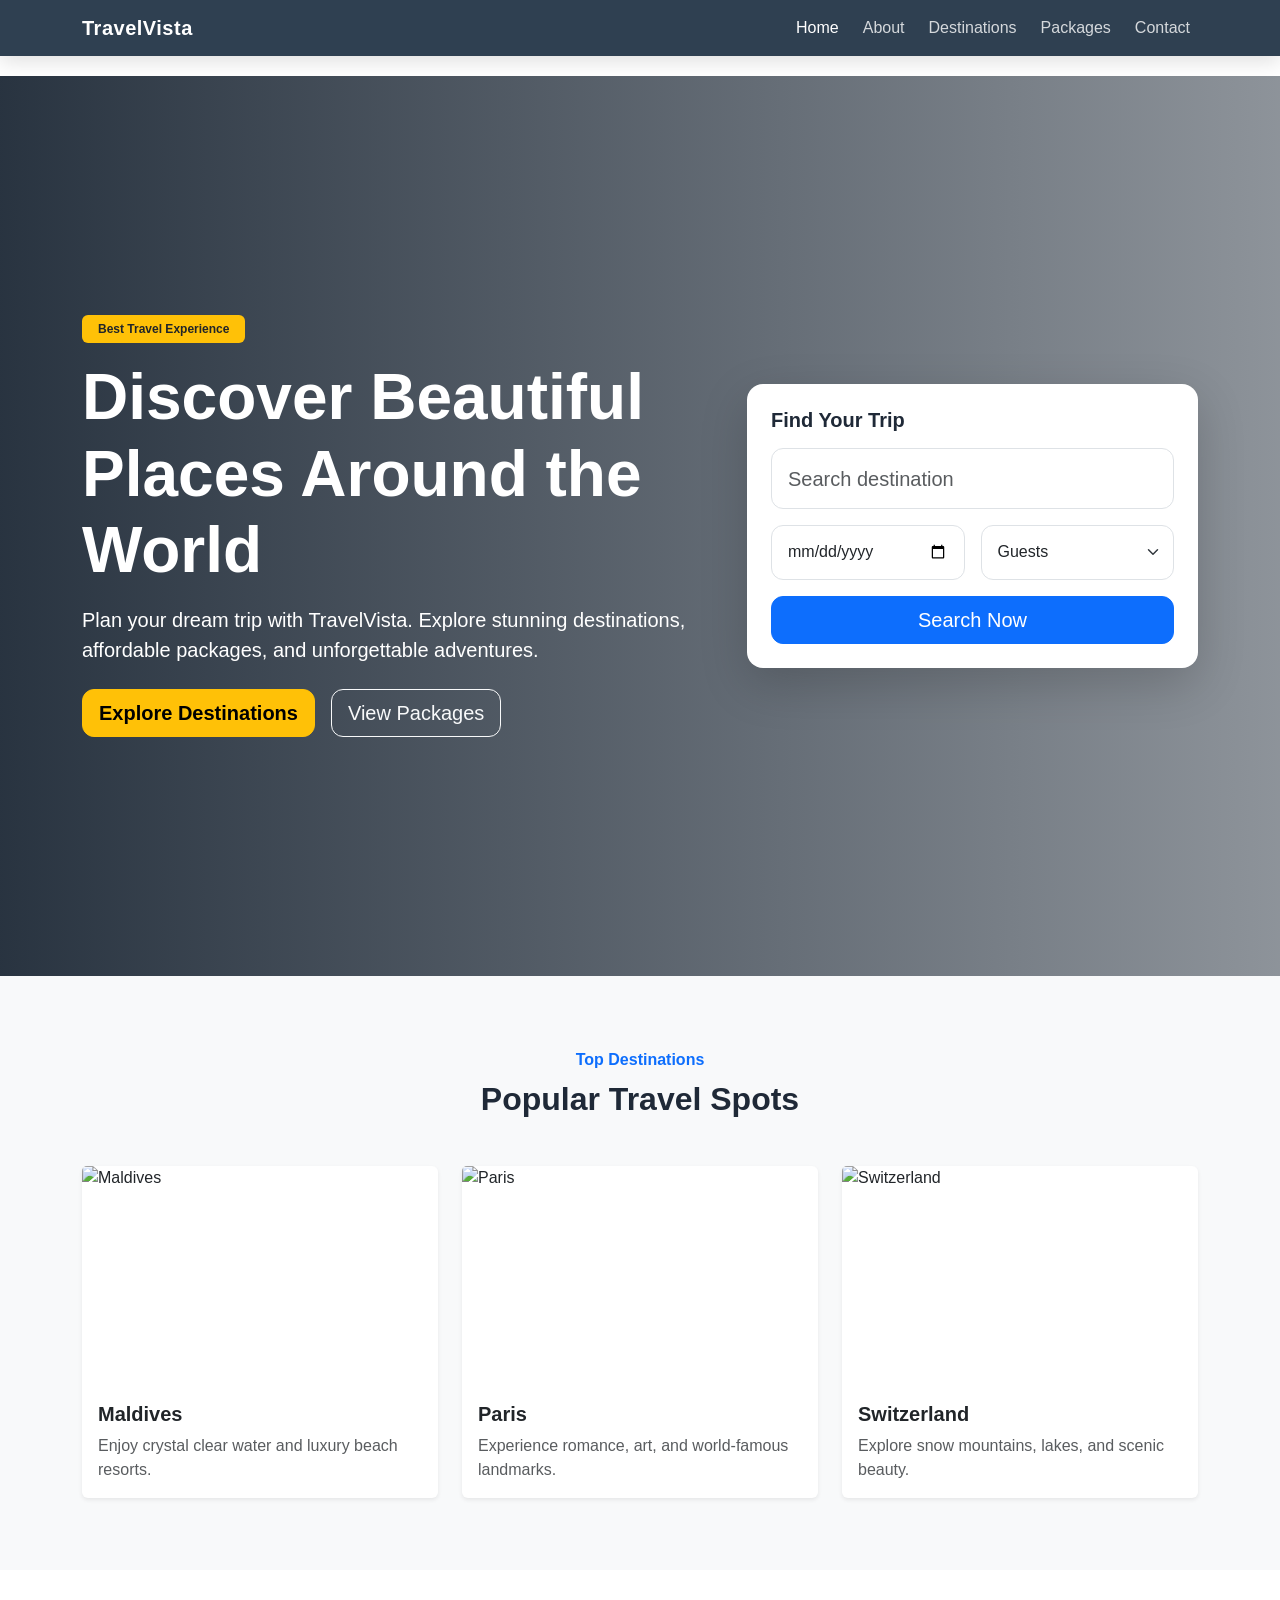
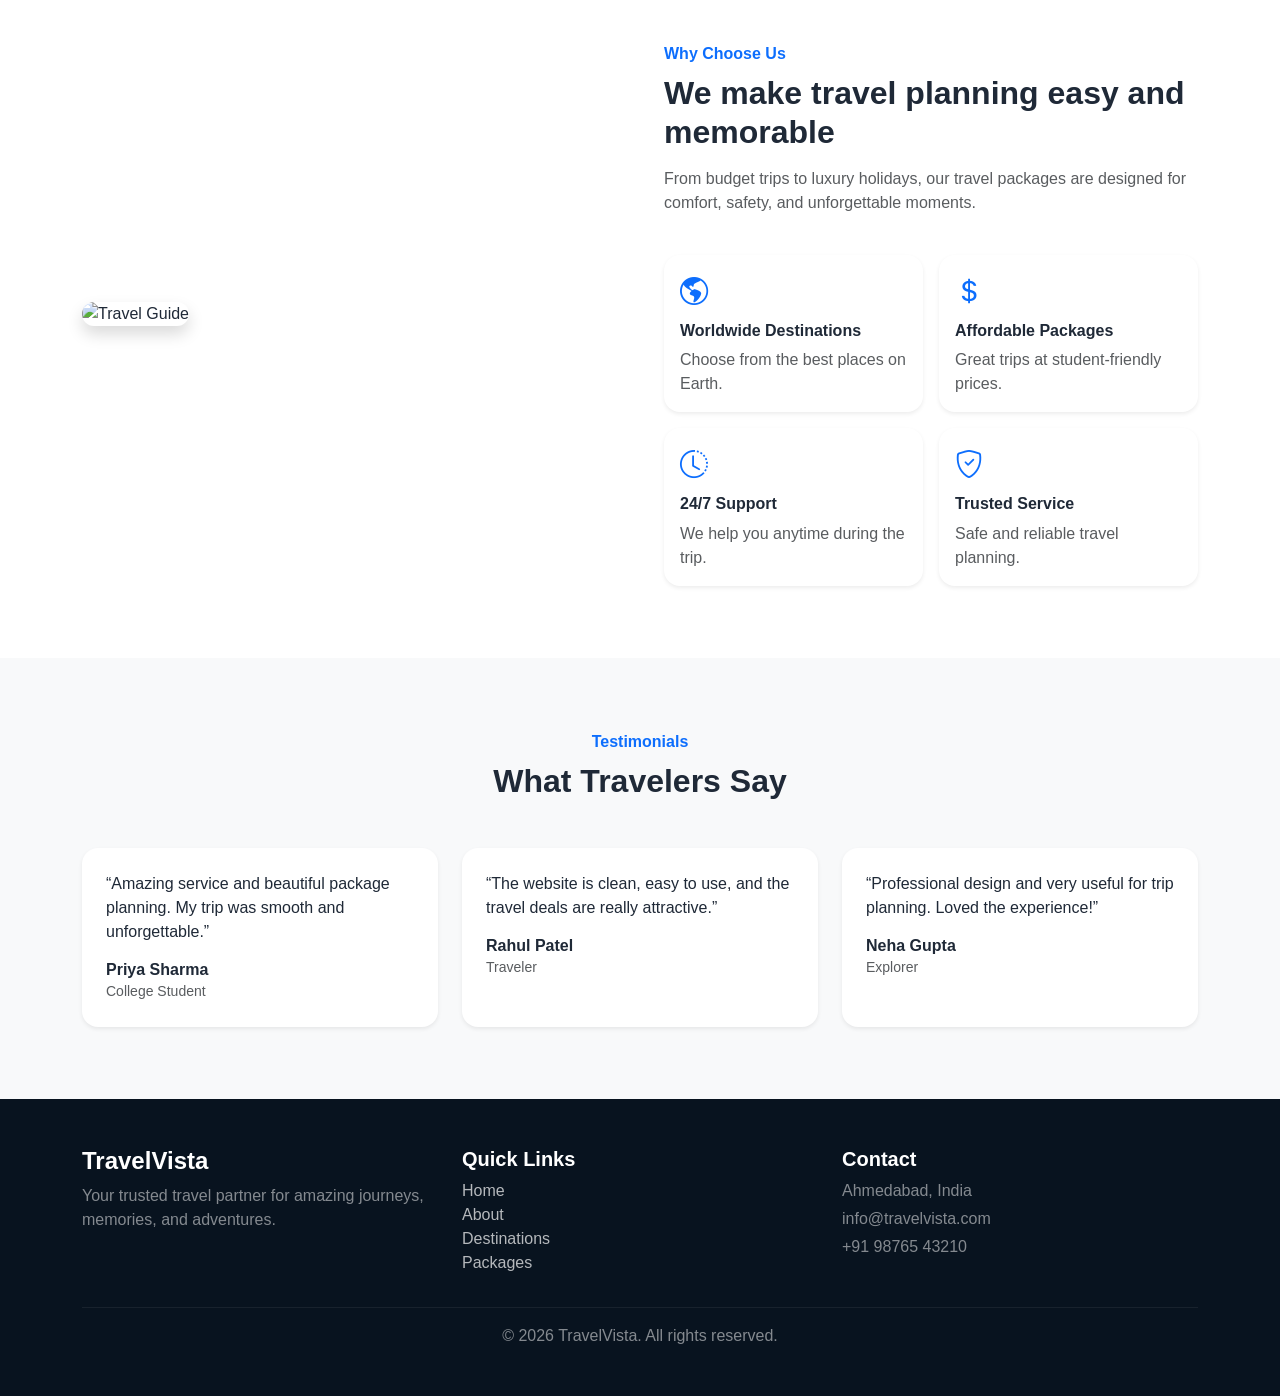
==== index.html @ 8822054f "all update" ====
<!doctype html>
<html lang="en">

<head>
    <meta charset="UTF-8" />
    <meta name="viewport" content="width=device-width, initial-scale=1.0" />
    <title>TravelVista | Explore the World</title>
    <link href="https://cdn.jsdelivr.net/npm/bootstrap@5.3.3/dist/css/bootstrap.min.css" rel="stylesheet">
    <link href="https://cdn.jsdelivr.net/npm/bootstrap-icons@1.11.3/font/bootstrap-icons.min.css" rel="stylesheet">
    <link rel="stylesheet" href="assets/css/style.css">
</head>

<body>

    <nav class="navbar navbar-expand-lg navbar-dark fixed-top glass-nav">
        <div class="container">
            <a class="navbar-brand fw-bold" href="index.html">TravelVista</a>
            <button class="navbar-toggler" type="button" data-bs-toggle="collapse" data-bs-target="#mainNav">
                <span class="navbar-toggler-icon"></span>
            </button>

            <div class="collapse navbar-collapse" id="mainNav">
                <ul class="navbar-nav ms-auto gap-lg-2">
                    <li class="nav-item"><a class="nav-link active" href="index.html">Home</a></li>
                    <li class="nav-item"><a class="nav-link" href="about.html">About</a></li>
                    <li class="nav-item"><a class="nav-link" href="destinations.html">Destinations</a></li>
                    <li class="nav-item"><a class="nav-link" href="packages.html">Packages</a></li>
                    <li class="nav-item"><a class="nav-link" href="contact.html">Contact</a></li>
                </ul>
            </div>
        </div>
    </nav>

    <header class="hero-section">
        <div class="hero-overlay"></div>
        <div class="container position-relative hero-content">
            <div class="row align-items-center min-vh-100 py-5">
                <div class="col-lg-7 text-white">
                    <span class="badge bg-warning text-dark mb-3 px-3 py-2">Best Travel Experience</span>
                    <h1 class="display-3 fw-bold mb-3">Discover Beautiful Places Around the World</h1>
                    <p class="lead mb-4">
                        Plan your dream trip with TravelVista. Explore stunning destinations, affordable packages, and
                        unforgettable adventures.
                    </p>
                    <div class="d-flex flex-wrap gap-3">
                        <a href="destinations.html" class="btn btn-warning btn-lg fw-semibold">Explore Destinations</a>
                        <a href="packages.html" class="btn btn-outline-light btn-lg">View Packages</a>
                    </div>
                </div>

                <div class="col-lg-5 mt-5 mt-lg-0">
                    <div class="search-card p-4 rounded-4 shadow-lg bg-white">
                        <h5 class="mb-3 fw-bold">Find Your Trip</h5>
                        <form class="row g-3">
                            <div class="col-12">
                                <input type="text" class="form-control form-control-lg"
                                    placeholder="Search destination">
                            </div>
                            <div class="col-6">
                                <input type="date" class="form-control">
                            </div>
                            <div class="col-6">
                                <select class="form-select">
                                    <option>Guests</option>
                                    <option>1</option>
                                    <option>2</option>
                                    <option>3+</option>
                                </select>
                            </div>
                            <div class="col-12">
                                <button type="button" class="btn btn-primary w-100 btn-lg">Search Now</button>
                            </div>
                        </form>
                    </div>
                </div>
            </div>
        </div>
    </header>

    <section class="py-5 bg-light">
        <div class="container py-4">
            <div class="text-center mb-5">
                <span class="text-primary fw-semibold">Top Destinations</span>
                <h2 class="fw-bold mt-2">Popular Travel Spots</h2>
            </div>

            <div class="row g-4">
                <div class="col-md-6 col-lg-4">
                    <div class="card destination-card h-100 border-0 shadow-sm">
                        <img src="https://images.unsplash.com/photo-1507525428034-b723cf961d3e?auto=format&fit=crop&w=900&q=80"
                            class="card-img-top" alt="Maldives">
                        <div class="card-body">
                            <h5 class="card-title fw-bold">Maldives</h5>
                            <p class="card-text text-muted">Enjoy crystal clear water and luxury beach resorts.</p>
                        </div>
                    </div>
                </div>
                <div class="col-md-6 col-lg-4">
                    <div class="card destination-card h-100 border-0 shadow-sm">
                        <img src="https://images.unsplash.com/photo-1502602898657-3e91760cbb34?auto=format&fit=crop&w=900&q=80"
                            class="card-img-top" alt="Paris">
                        <div class="card-body">
                            <h5 class="card-title fw-bold">Paris</h5>
                            <p class="card-text text-muted">Experience romance, art, and world-famous landmarks.</p>
                        </div>
                    </div>
                </div>
                <div class="col-md-6 col-lg-4">
                    <div class="card destination-card h-100 border-0 shadow-sm">
                        <img src="https://images.unsplash.com/photo-1548013146-72479768bada?auto=format&fit=crop&w=900&q=80"
                            class="card-img-top" alt="Switzerland">
                        <div class="card-body">
                            <h5 class="card-title fw-bold">Switzerland</h5>
                            <p class="card-text text-muted">Explore snow mountains, lakes, and scenic beauty.</p>
                        </div>
                    </div>
                </div>
            </div>
        </div>
    </section>

    <section class="py-5">
        <div class="container py-4">
            <div class="row align-items-center g-5">
                <div class="col-lg-6">
                    <img src="https://images.unsplash.com/photo-1488646953014-85cb44e25828?auto=format&fit=crop&w=1200&q=80"
                        class="img-fluid rounded-4 shadow" alt="Travel Guide">
                </div>
                <div class="col-lg-6">
                    <span class="text-primary fw-semibold">Why Choose Us</span>
                    <h2 class="fw-bold mt-2 mb-3">We make travel planning easy and memorable</h2>
                    <p class="text-muted">
                        From budget trips to luxury holidays, our travel packages are designed for comfort, safety, and
                        unforgettable moments.
                    </p>

                    <div class="row g-3 mt-4">
                        <div class="col-md-6">
                            <div class="feature-box p-3 rounded-4 shadow-sm">
                                <i class="bi bi-globe-americas fs-3 text-primary"></i>
                                <h6 class="fw-bold mt-2">Worldwide Destinations</h6>
                                <p class="text-muted mb-0">Choose from the best places on Earth.</p>
                            </div>
                        </div>
                        <div class="col-md-6">
                            <div class="feature-box p-3 rounded-4 shadow-sm">
                                <i class="bi bi-currency-dollar fs-3 text-primary"></i>
                                <h6 class="fw-bold mt-2">Affordable Packages</h6>
                                <p class="text-muted mb-0">Great trips at student-friendly prices.</p>
                            </div>
                        </div>
                        <div class="col-md-6">
                            <div class="feature-box p-3 rounded-4 shadow-sm">
                                <i class="bi bi-clock-history fs-3 text-primary"></i>
                                <h6 class="fw-bold mt-2">24/7 Support</h6>
                                <p class="text-muted mb-0">We help you anytime during the trip.</p>
                            </div>
                        </div>
                        <div class="col-md-6">
                            <div class="feature-box p-3 rounded-4 shadow-sm">
                                <i class="bi bi-shield-check fs-3 text-primary"></i>
                                <h6 class="fw-bold mt-2">Trusted Service</h6>
                                <p class="text-muted mb-0">Safe and reliable travel planning.</p>
                            </div>
                        </div>
                    </div>
                </div>
            </div>
        </div>
    </section>

    <section class="py-5 bg-light">
        <div class="container py-4">
            <div class="text-center mb-5">
                <span class="text-primary fw-semibold">Testimonials</span>
                <h2 class="fw-bold mt-2">What Travelers Say</h2>
            </div>

            <div class="row g-4">
                <div class="col-md-4">
                    <div class="testimonial-card p-4 bg-white rounded-4 shadow-sm h-100">
                        <p class="mb-3">“Amazing service and beautiful package planning. My trip was smooth and
                            unforgettable.”</p>
                        <h6 class="fw-bold mb-0">Priya Sharma</h6>
                        <small class="text-muted">College Student</small>
                    </div>
                </div>
                <div class="col-md-4">
                    <div class="testimonial-card p-4 bg-white rounded-4 shadow-sm h-100">
                        <p class="mb-3">“The website is clean, easy to use, and the travel deals are really attractive.”
                        </p>
                        <h6 class="fw-bold mb-0">Rahul Patel</h6>
                        <small class="text-muted">Traveler</small>
                    </div>
                </div>
                <div class="col-md-4">
                    <div class="testimonial-card p-4 bg-white rounded-4 shadow-sm h-100">
                        <p class="mb-3">“Professional design and very useful for trip planning. Loved the experience!”
                        </p>
                        <h6 class="fw-bold mb-0">Neha Gupta</h6>
                        <small class="text-muted">Explorer</small>
                    </div>
                </div>
            </div>
        </div>
    </section>

    <footer class="footer-section text-white py-5">
        <div class="container">
            <div class="row g-4">
                <div class="col-md-4">
                    <h4 class="fw-bold">TravelVista</h4>
                    <p class="text-white-50">Your trusted travel partner for amazing journeys, memories, and adventures.
                    </p>
                </div>
                <div class="col-md-4">
                    <h5 class="fw-semibold">Quick Links</h5>
                    <ul class="list-unstyled">
                        <li><a href="index.html">Home</a></li>
                        <li><a href="about.html">About</a></li>
                        <li><a href="destinations.html">Destinations</a></li>
                        <li><a href="packages.html">Packages</a></li>
                    </ul>
                </div>
                <div class="col-md-4">
                    <h5 class="fw-semibold">Contact</h5>
                    <p class="mb-1 text-white-50">Ahmedabad, India</p>
                    <p class="mb-1 text-white-50">info@travelvista.com</p>
                    <p class="text-white-50">+91 98765 43210</p>
                </div>
            </div>
            <hr class="border-white border-opacity-25">
            <p class="text-center mb-0 text-white-50">© 2026 TravelVista. All rights reserved.</p>
        </div>
    </footer>

    <script src="https://cdn.jsdelivr.net/npm/bootstrap@5.3.3/dist/js/bootstrap.bundle.min.js"></script>
    <script src="assets/js/main.js"></script>
</body>

</html>
---- assets/css/style.css ----
:root {
  --primary: #0d6efd;
  --dark: #0b1f33;
  --light: #f8fbff;
}

* {
  scroll-behavior: smooth;
}

body {
  font-family: Arial, sans-serif;
  background: #fff;
  color: #1f2937;
  padding-top: 76px;
}

.glass-nav {
  background: rgba(11, 31, 51, 0.85);
  backdrop-filter: blur(10px);
  box-shadow: 0 6px 20px rgba(0,0,0,0.12);
}

.navbar-brand {
  letter-spacing: 0.5px;
}

.nav-link {
  color: rgba(255,255,255,0.8) !important;
  font-weight: 500;
}

.nav-link:hover,
.nav-link.active {
  color: #fff !important;
}

.hero-section,
.page-hero {
  position: relative;
  min-height: 100vh;
  display: flex;
  align-items: center;
  background-size: cover;
  background-position: center;
}

.hero-section {
  background-image: url('https://images.unsplash.com/photo-1503220317375-aaad61436b1b?auto=format&fit=crop&w=1600&q=80');
}

.about-hero {
  min-height: 70vh;
  background-image: url('https://images.unsplash.com/photo-1500835556837-99ac94a94552?auto=format&fit=crop&w=1600&q=80');
}

.destinations-hero {
  min-height: 70vh;
  background-image: url('https://images.unsplash.com/photo-1469854523086-cc02fe5d8800?auto=format&fit=crop&w=1600&q=80');
}

.packages-hero {
  min-height: 70vh;
  background-image: url('https://images.unsplash.com/photo-1502920917128-1aa500764cbd?auto=format&fit=crop&w=1600&q=80');
}

.contact-hero {
  min-height: 70vh;
  background-image: url('https://images.unsplash.com/photo-1522093007474-d86e9bf7ba3b?auto=format&fit=crop&w=1600&q=80');
}

.hero-overlay {
  position: absolute;
  inset: 0;
  background: linear-gradient(90deg, rgba(3,16,31,0.85), rgba(3,16,31,0.45));
}

.hero-content,
.page-hero .container {
  z-index: 2;
}

.search-card {
  border-radius: 24px;
}

.destination-card,
.package-card,
.value-card,
.feature-box,
.testimonial-card {
  transition: all 0.3s ease;
}

.destination-card:hover,
.package-card:hover,
.value-card:hover,
.feature-box:hover,
.testimonial-card:hover {
  transform: translateY(-6px);
}

.destination-card img,
.package-card img {
  height: 220px;
  object-fit: cover;
}

.footer-section {
  background: #08131f;
}

.footer-section a {
  color: rgba(255,255,255,0.7);
  text-decoration: none;
}

.footer-section a:hover {
  color: #fff;
}

.form-control,
.form-select {
  border-radius: 12px;
  padding: 0.9rem 1rem;
}

.btn {
  border-radius: 12px;
}

img {
  max-width: 100%;
}

section {
  overflow: hidden;
}
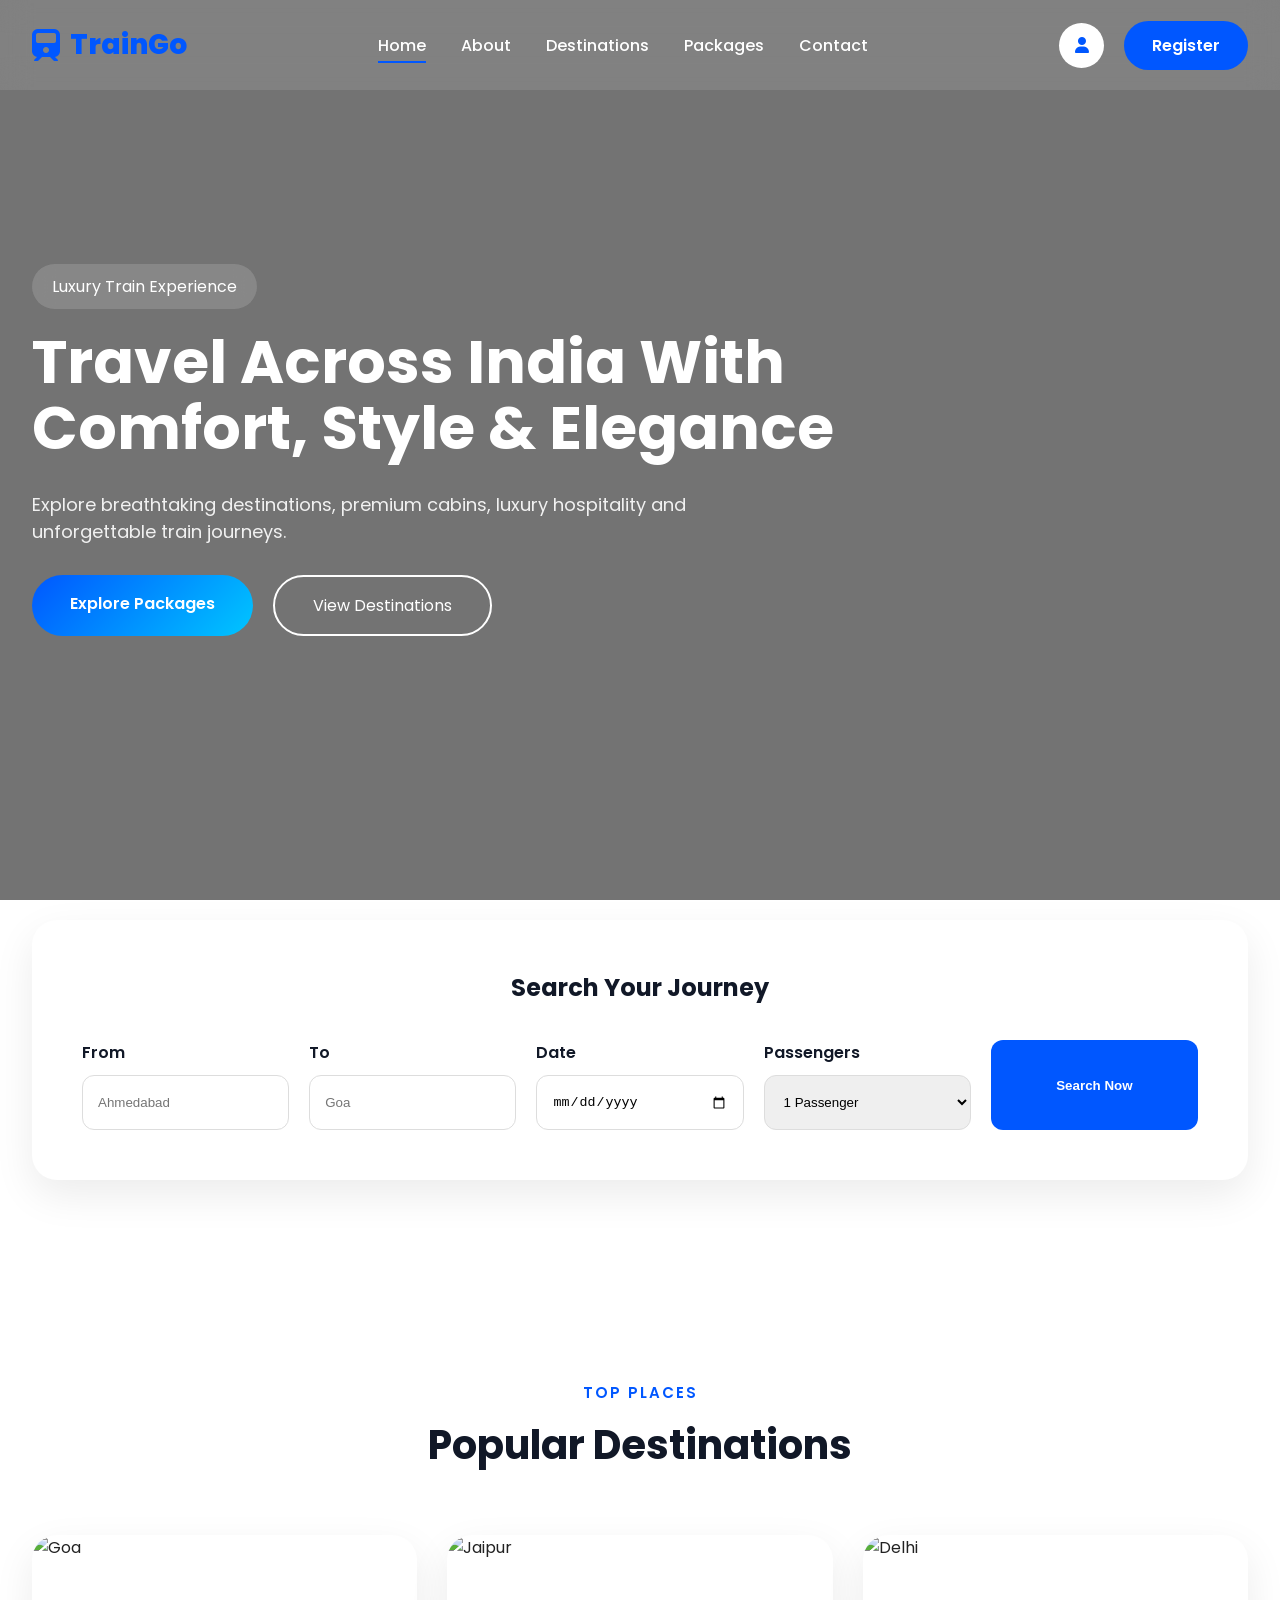
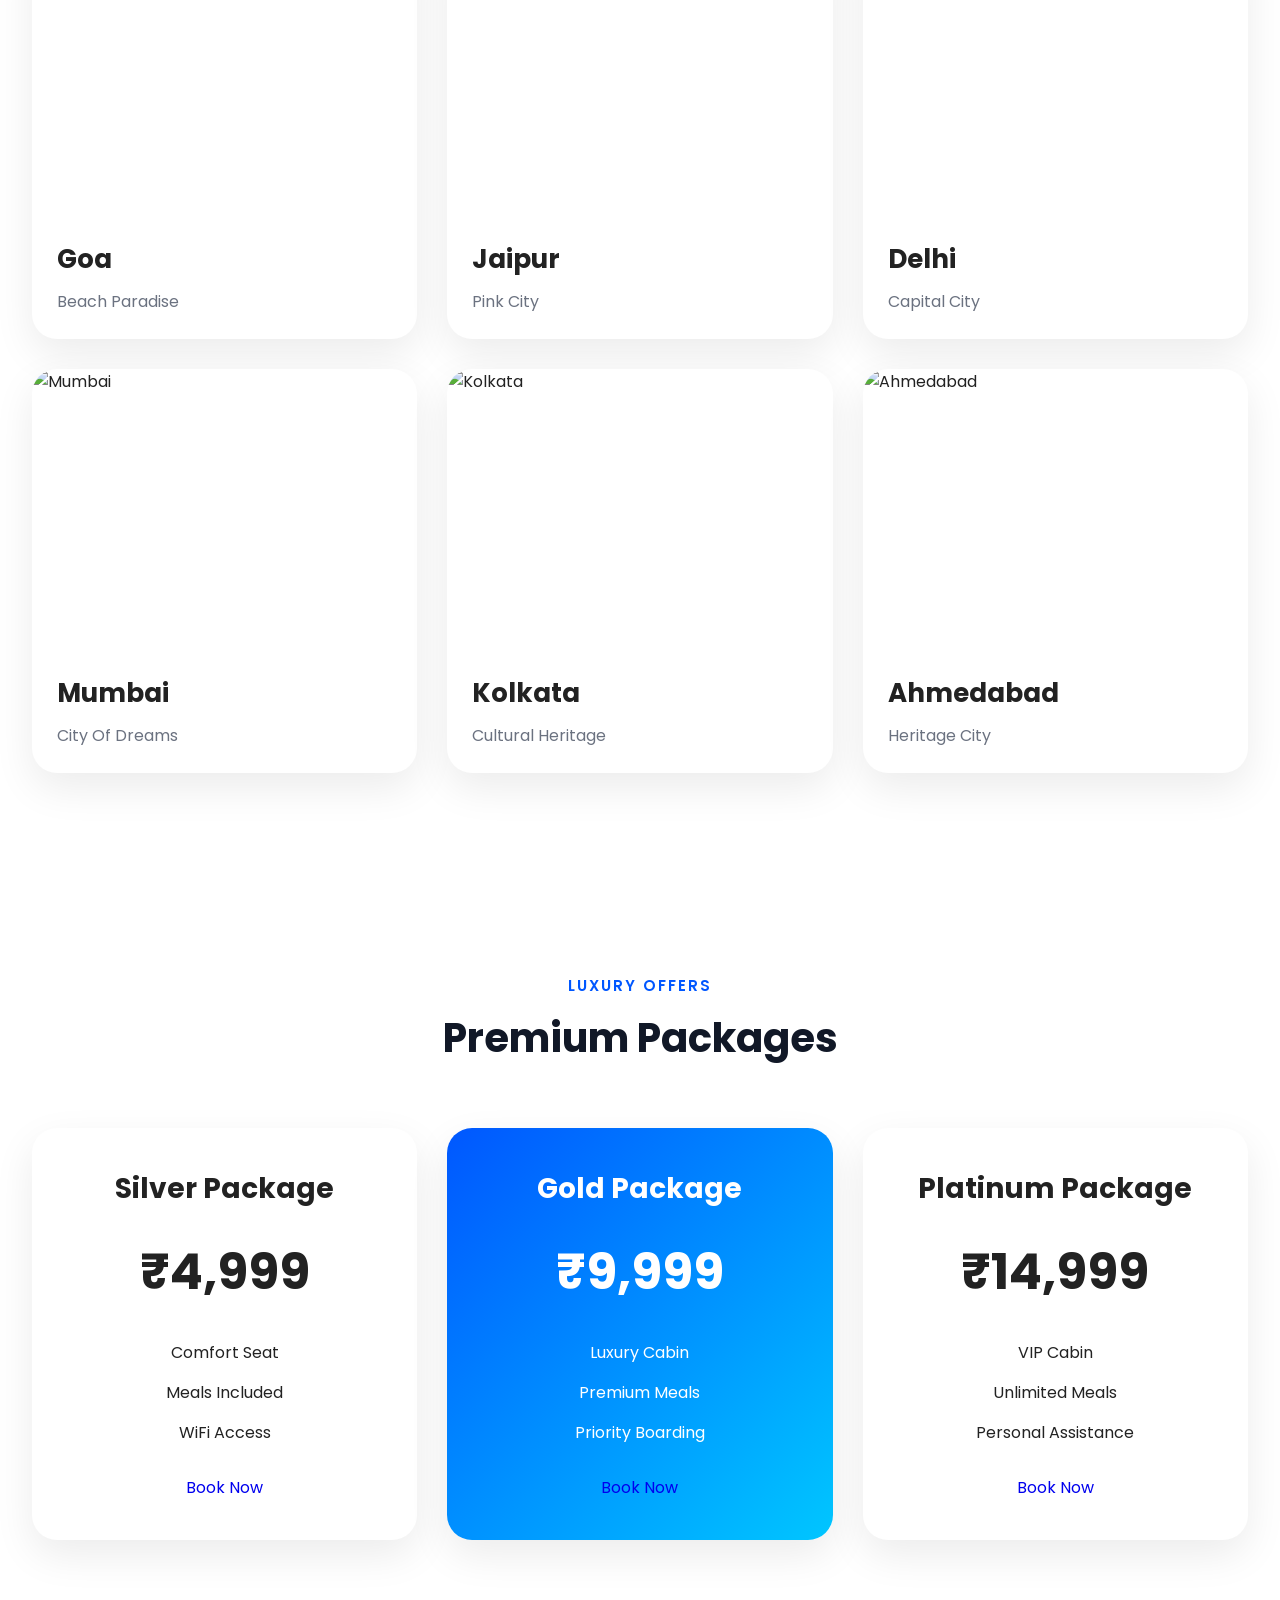
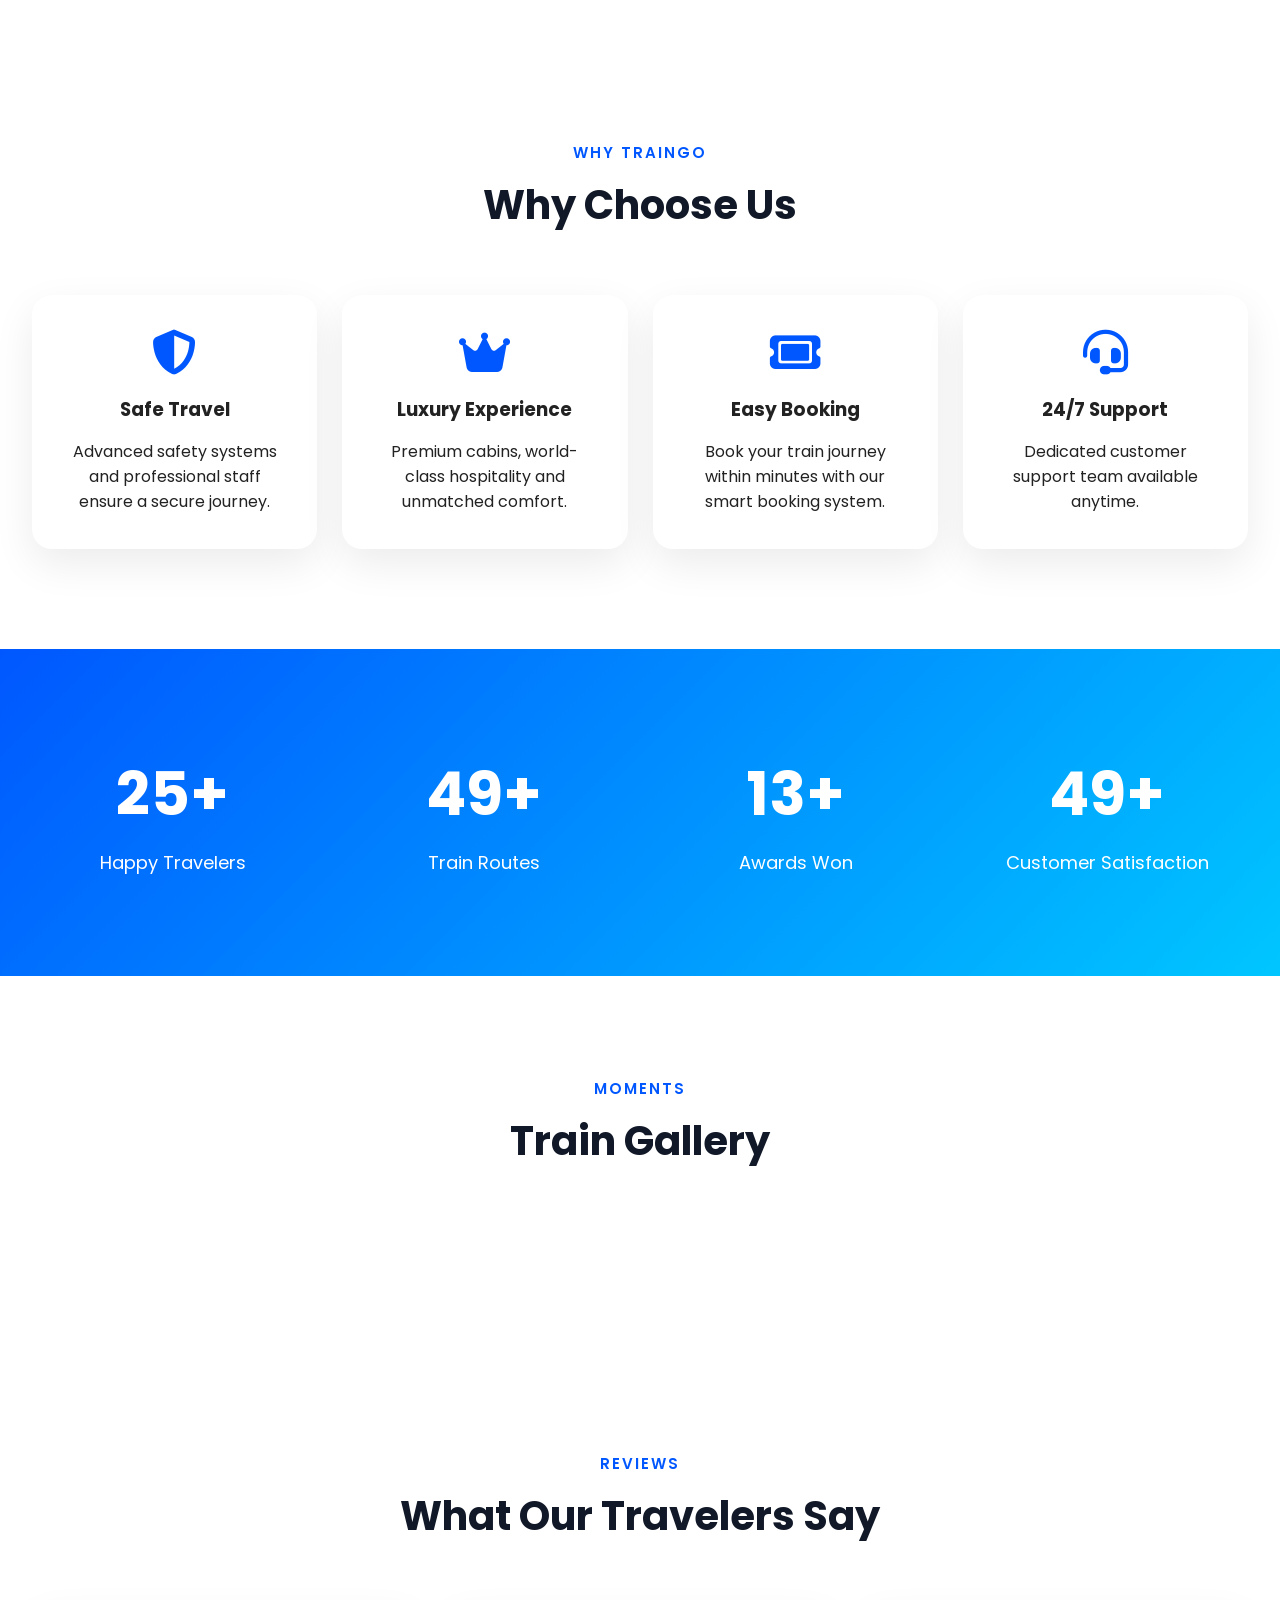
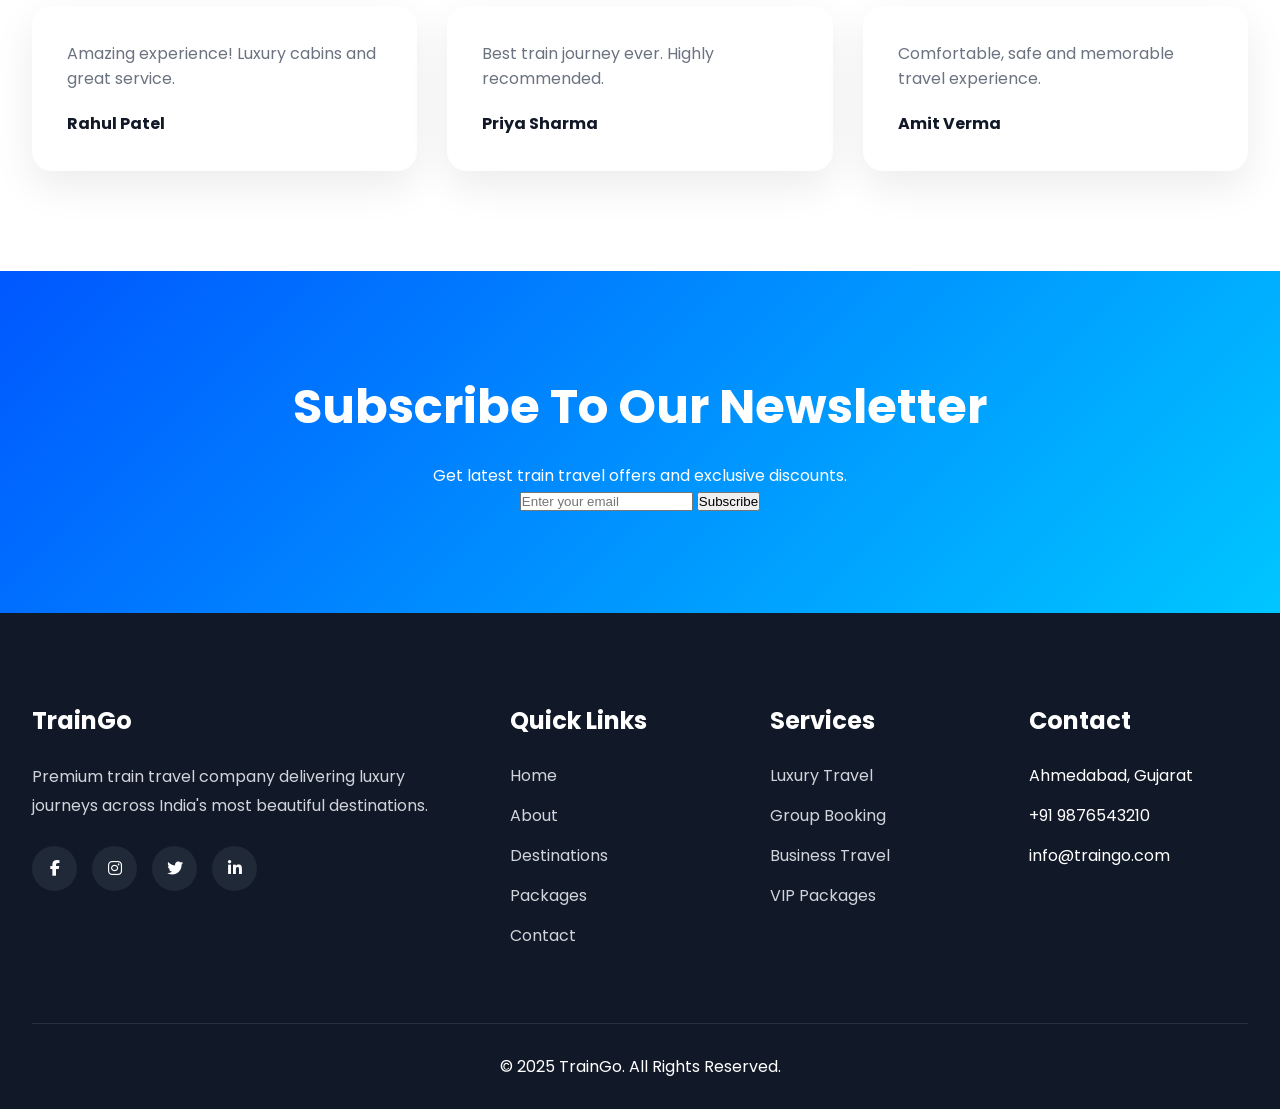
==== commit c1e2cd30: "all" ====
--- a/index.html
+++ b/index.html
@@ -1,241 +1,712 @@
-<!doctype html>
+<!DOCTYPE html>
 <html lang="en">
 
 <head>
-    <meta charset="UTF-8" />
-    <meta name="viewport" content="width=device-width, initial-scale=1.0" />
-    <title>TravelVista | Explore the World</title>
-    <link href="https://cdn.jsdelivr.net/npm/bootstrap@5.3.3/dist/css/bootstrap.min.css" rel="stylesheet">
-    <link href="https://cdn.jsdelivr.net/npm/bootstrap-icons@1.11.3/font/bootstrap-icons.min.css" rel="stylesheet">
-    <link rel="stylesheet" href="assets/css/style.css">
+    <meta charset="UTF-8">
+    <meta name="viewport" content="width=device-width, initial-scale=1.0">
+    <title>TrainGo | Luxury Train Travel</title>
+
+    <!-- <link rel="stylesheet" href="css/style.css">
+    <link rel="stylesheet" href="css/responsive.css"> -->
+
+    <link rel="stylesheet" href="./assets/css/style.css">
+    <link rel="stylesheet" href="./assets/css/responsive.css">
+
+    <link rel="preconnect" href="https://fonts.googleapis.com">
+    <link href="https://fonts.googleapis.com/css2?family=Poppins:wght@300;400;500;600;700;800&display=swap"
+        rel="stylesheet">
+
+    <link rel="stylesheet" href="https://cdnjs.cloudflare.com/ajax/libs/font-awesome/6.5.1/css/all.min.css">
 </head>
 
 <body>
 
-    <nav class="navbar navbar-expand-lg navbar-dark fixed-top glass-nav">
-        <div class="container">
-            <a class="navbar-brand fw-bold" href="index.html">TravelVista</a>
-            <button class="navbar-toggler" type="button" data-bs-toggle="collapse" data-bs-target="#mainNav">
-                <span class="navbar-toggler-icon"></span>
-            </button>
-
-            <div class="collapse navbar-collapse" id="mainNav">
-                <ul class="navbar-nav ms-auto gap-lg-2">
-                    <li class="nav-item"><a class="nav-link active" href="index.html">Home</a></li>
-                    <li class="nav-item"><a class="nav-link" href="about.html">About</a></li>
-                    <li class="nav-item"><a class="nav-link" href="destinations.html">Destinations</a></li>
-                    <li class="nav-item"><a class="nav-link" href="packages.html">Packages</a></li>
-                    <li class="nav-item"><a class="nav-link" href="contact.html">Contact</a></li>
+    <!-- ================= NAVBAR ================= -->
+
+    <header class="header">
+
+        <div class="container">
+
+            <nav class="navbar">
+
+                <div class="logo">
+                    <i class="fa-solid fa-train"></i>
+                    <span>TrainGo</span>
+                </div>
+
+                <ul class="nav-links">
+
+                    <li><a href="index.html">Home</a></li>
+
+                    <li><a href="about.html">About</a></li>
+
+                    <li><a href="destinations.html">Destinations</a></li>
+
+                    <li><a href="packages.html">Packages</a></li>
+
+                    <li><a href="contact.html">Contact</a></li>
+
                 </ul>
-            </div>
-        </div>
-    </nav>
-
-    <header class="hero-section">
+
+                <div class="nav-actions">
+
+                    <a href="#" class="profile">
+                        <i class="fa-solid fa-user"></i>
+                    </a>
+
+                    <a href="login-register.html" class="register-btn">
+                        Register
+                    </a>
+
+                </div>
+
+            </nav>
+
+        </div>
+
+    </header>
+
+    <!-- ================= HERO ================= -->
+
+    <section class="hero">
+
         <div class="hero-overlay"></div>
-        <div class="container position-relative hero-content">
-            <div class="row align-items-center min-vh-100 py-5">
-                <div class="col-lg-7 text-white">
-                    <span class="badge bg-warning text-dark mb-3 px-3 py-2">Best Travel Experience</span>
-                    <h1 class="display-3 fw-bold mb-3">Discover Beautiful Places Around the World</h1>
-                    <p class="lead mb-4">
-                        Plan your dream trip with TravelVista. Explore stunning destinations, affordable packages, and
-                        unforgettable adventures.
+
+        <div class="container">
+
+            <div class="hero-content">
+
+                <span class="hero-tag">
+                    Luxury Train Experience
+                </span>
+
+                <h1>
+                    Travel Across India
+                    With Comfort,
+                    Style & Elegance
+                </h1>
+
+                <p>
+                    Explore breathtaking destinations,
+                    premium cabins, luxury hospitality
+                    and unforgettable train journeys.
+                </p>
+
+                <div class="hero-buttons">
+
+                    <a href="packages.html" class="primary-btn">
+                        Explore Packages
+                    </a>
+
+                    <a href="destinations.html" class="secondary-btn">
+                        View Destinations
+                    </a>
+
+                </div>
+
+            </div>
+
+        </div>
+
+    </section>
+
+    <!-- ================= SEARCH ================= -->
+
+    <section class="booking-search">
+
+        <div class="container">
+
+            <div class="search-card">
+
+                <h2>
+                    Search Your Journey
+                </h2>
+
+                <form>
+
+                    <div class="form-group">
+                        <label>From</label>
+                        <input type="text" placeholder="Ahmedabad">
+                    </div>
+
+                    <div class="form-group">
+                        <label>To</label>
+                        <input type="text" placeholder="Goa">
+                    </div>
+
+                    <div class="form-group">
+                        <label>Date</label>
+                        <input type="date">
+                    </div>
+
+                    <div class="form-group">
+                        <label>Passengers</label>
+
+                        <select>
+
+                            <option>1 Passenger</option>
+                            <option>2 Passenger</option>
+                            <option>3 Passenger</option>
+                            <option>4 Passenger</option>
+
+                        </select>
+
+                    </div>
+
+                    <button type="submit">
+                        Search Now
+                    </button>
+
+                </form>
+
+            </div>
+
+        </div>
+
+    </section>
+
+    <!-- ================= DESTINATIONS ================= -->
+
+    <section class="destinations">
+
+        <div class="container">
+
+            <div class="section-title">
+
+                <span>Top Places</span>
+
+                <h2>
+                    Popular Destinations
+                </h2>
+
+            </div>
+
+            <div class="destination-grid">
+
+                <div class="destination-card">
+
+                    <img src="images/destination1.jpg" alt="Goa">
+
+                    <div class="destination-content">
+
+                        <h3>Goa</h3>
+
+                        <p>
+                            Beach Paradise
+                        </p>
+
+                    </div>
+
+                </div>
+
+                <div class="destination-card">
+
+                    <img src="images/destination2.jpg" alt="Jaipur">
+
+                    <div class="destination-content">
+
+                        <h3>Jaipur</h3>
+
+                        <p>
+                            Pink City
+                        </p>
+
+                    </div>
+
+                </div>
+
+                <div class="destination-card">
+
+                    <img src="images/destination3.jpg" alt="Delhi">
+
+                    <div class="destination-content">
+
+                        <h3>Delhi</h3>
+
+                        <p>
+                            Capital City
+                        </p>
+
+                    </div>
+
+                </div>
+
+                <div class="destination-card">
+
+                    <img src="images/train1.jpg" alt="Mumbai">
+
+                    <div class="destination-content">
+
+                        <h3>Mumbai</h3>
+
+                        <p>
+                            City Of Dreams
+                        </p>
+
+                    </div>
+
+                </div>
+
+                <div class="destination-card">
+
+                    <img src="images/train2.jpg" alt="Kolkata">
+
+                    <div class="destination-content">
+
+                        <h3>Kolkata</h3>
+
+                        <p>
+                            Cultural Heritage
+                        </p>
+
+                    </div>
+
+                </div>
+
+                <div class="destination-card">
+
+                    <img src="images/train3.jpg" alt="Ahmedabad">
+
+                    <div class="destination-content">
+
+                        <h3>Ahmedabad</h3>
+
+                        <p>
+                            Heritage City
+                        </p>
+
+                    </div>
+
+                </div>
+
+            </div>
+
+        </div>
+
+    </section>
+
+    <!-- ================= PACKAGES ================= -->
+
+    <section class="packages">
+
+        <div class="container">
+
+            <div class="section-title">
+
+                <span>Luxury Offers</span>
+
+                <h2>
+                    Premium Packages
+                </h2>
+
+            </div>
+
+            <div class="package-grid">
+
+                <div class="package-card">
+
+                    <h3>Silver Package</h3>
+
+                    <h1>₹4,999</h1>
+
+                    <ul>
+
+                        <li>Comfort Seat</li>
+
+                        <li>Meals Included</li>
+
+                        <li>WiFi Access</li>
+
+                    </ul>
+
+                    <a href="#">
+                        Book Now
+                    </a>
+
+                </div>
+
+                <div class="package-card featured">
+
+                    <h3>Gold Package</h3>
+
+                    <h1>₹9,999</h1>
+
+                    <ul>
+
+                        <li>Luxury Cabin</li>
+
+                        <li>Premium Meals</li>
+
+                        <li>Priority Boarding</li>
+
+                    </ul>
+
+                    <a href="#">
+                        Book Now
+                    </a>
+
+                </div>
+
+                <div class="package-card">
+
+                    <h3>Platinum Package</h3>
+
+                    <h1>₹14,999</h1>
+
+                    <ul>
+
+                        <li>VIP Cabin</li>
+
+                        <li>Unlimited Meals</li>
+
+                        <li>Personal Assistance</li>
+
+                    </ul>
+
+                    <a href="#">
+                        Book Now
+                    </a>
+
+                </div>
+
+            </div>
+
+        </div>
+
+    </section>
+    <!-- ================= WHY CHOOSE US ================= -->
+
+    <section class="why-choose-us">
+
+        <div class="container">
+
+            <div class="section-title">
+
+                <span>Why TrainGo</span>
+
+                <h2>
+                    Why Choose Us
+                </h2>
+
+            </div>
+
+            <div class="features-grid">
+
+                <div class="feature-card">
+
+                    <i class="fa-solid fa-shield-halved"></i>
+
+                    <h3>Safe Travel</h3>
+
+                    <p>
+                        Advanced safety systems and professional staff ensure a secure journey.
                     </p>
-                    <div class="d-flex flex-wrap gap-3">
-                        <a href="destinations.html" class="btn btn-warning btn-lg fw-semibold">Explore Destinations</a>
-                        <a href="packages.html" class="btn btn-outline-light btn-lg">View Packages</a>
-                    </div>
-                </div>
-
-                <div class="col-lg-5 mt-5 mt-lg-0">
-                    <div class="search-card p-4 rounded-4 shadow-lg bg-white">
-                        <h5 class="mb-3 fw-bold">Find Your Trip</h5>
-                        <form class="row g-3">
-                            <div class="col-12">
-                                <input type="text" class="form-control form-control-lg"
-                                    placeholder="Search destination">
-                            </div>
-                            <div class="col-6">
-                                <input type="date" class="form-control">
-                            </div>
-                            <div class="col-6">
-                                <select class="form-select">
-                                    <option>Guests</option>
-                                    <option>1</option>
-                                    <option>2</option>
-                                    <option>3+</option>
-                                </select>
-                            </div>
-                            <div class="col-12">
-                                <button type="button" class="btn btn-primary w-100 btn-lg">Search Now</button>
-                            </div>
-                        </form>
-                    </div>
-                </div>
-            </div>
-        </div>
-    </header>
-
-    <section class="py-5 bg-light">
-        <div class="container py-4">
-            <div class="text-center mb-5">
-                <span class="text-primary fw-semibold">Top Destinations</span>
-                <h2 class="fw-bold mt-2">Popular Travel Spots</h2>
-            </div>
-
-            <div class="row g-4">
-                <div class="col-md-6 col-lg-4">
-                    <div class="card destination-card h-100 border-0 shadow-sm">
-                        <img src="https://images.unsplash.com/photo-1507525428034-b723cf961d3e?auto=format&fit=crop&w=900&q=80"
-                            class="card-img-top" alt="Maldives">
-                        <div class="card-body">
-                            <h5 class="card-title fw-bold">Maldives</h5>
-                            <p class="card-text text-muted">Enjoy crystal clear water and luxury beach resorts.</p>
-                        </div>
-                    </div>
-                </div>
-                <div class="col-md-6 col-lg-4">
-                    <div class="card destination-card h-100 border-0 shadow-sm">
-                        <img src="https://images.unsplash.com/photo-1502602898657-3e91760cbb34?auto=format&fit=crop&w=900&q=80"
-                            class="card-img-top" alt="Paris">
-                        <div class="card-body">
-                            <h5 class="card-title fw-bold">Paris</h5>
-                            <p class="card-text text-muted">Experience romance, art, and world-famous landmarks.</p>
-                        </div>
-                    </div>
-                </div>
-                <div class="col-md-6 col-lg-4">
-                    <div class="card destination-card h-100 border-0 shadow-sm">
-                        <img src="https://images.unsplash.com/photo-1548013146-72479768bada?auto=format&fit=crop&w=900&q=80"
-                            class="card-img-top" alt="Switzerland">
-                        <div class="card-body">
-                            <h5 class="card-title fw-bold">Switzerland</h5>
-                            <p class="card-text text-muted">Explore snow mountains, lakes, and scenic beauty.</p>
-                        </div>
-                    </div>
-                </div>
-            </div>
-        </div>
-    </section>
-
-    <section class="py-5">
-        <div class="container py-4">
-            <div class="row align-items-center g-5">
-                <div class="col-lg-6">
-                    <img src="https://images.unsplash.com/photo-1488646953014-85cb44e25828?auto=format&fit=crop&w=1200&q=80"
-                        class="img-fluid rounded-4 shadow" alt="Travel Guide">
-                </div>
-                <div class="col-lg-6">
-                    <span class="text-primary fw-semibold">Why Choose Us</span>
-                    <h2 class="fw-bold mt-2 mb-3">We make travel planning easy and memorable</h2>
-                    <p class="text-muted">
-                        From budget trips to luxury holidays, our travel packages are designed for comfort, safety, and
-                        unforgettable moments.
+
+                </div>
+
+                <div class="feature-card">
+
+                    <i class="fa-solid fa-crown"></i>
+
+                    <h3>Luxury Experience</h3>
+
+                    <p>
+                        Premium cabins, world-class hospitality and unmatched comfort.
                     </p>
 
-                    <div class="row g-3 mt-4">
-                        <div class="col-md-6">
-                            <div class="feature-box p-3 rounded-4 shadow-sm">
-                                <i class="bi bi-globe-americas fs-3 text-primary"></i>
-                                <h6 class="fw-bold mt-2">Worldwide Destinations</h6>
-                                <p class="text-muted mb-0">Choose from the best places on Earth.</p>
-                            </div>
-                        </div>
-                        <div class="col-md-6">
-                            <div class="feature-box p-3 rounded-4 shadow-sm">
-                                <i class="bi bi-currency-dollar fs-3 text-primary"></i>
-                                <h6 class="fw-bold mt-2">Affordable Packages</h6>
-                                <p class="text-muted mb-0">Great trips at student-friendly prices.</p>
-                            </div>
-                        </div>
-                        <div class="col-md-6">
-                            <div class="feature-box p-3 rounded-4 shadow-sm">
-                                <i class="bi bi-clock-history fs-3 text-primary"></i>
-                                <h6 class="fw-bold mt-2">24/7 Support</h6>
-                                <p class="text-muted mb-0">We help you anytime during the trip.</p>
-                            </div>
-                        </div>
-                        <div class="col-md-6">
-                            <div class="feature-box p-3 rounded-4 shadow-sm">
-                                <i class="bi bi-shield-check fs-3 text-primary"></i>
-                                <h6 class="fw-bold mt-2">Trusted Service</h6>
-                                <p class="text-muted mb-0">Safe and reliable travel planning.</p>
-                            </div>
-                        </div>
-                    </div>
-                </div>
-            </div>
-        </div>
-    </section>
-
-    <section class="py-5 bg-light">
-        <div class="container py-4">
-            <div class="text-center mb-5">
-                <span class="text-primary fw-semibold">Testimonials</span>
-                <h2 class="fw-bold mt-2">What Travelers Say</h2>
-            </div>
-
-            <div class="row g-4">
-                <div class="col-md-4">
-                    <div class="testimonial-card p-4 bg-white rounded-4 shadow-sm h-100">
-                        <p class="mb-3">“Amazing service and beautiful package planning. My trip was smooth and
-                            unforgettable.”</p>
-                        <h6 class="fw-bold mb-0">Priya Sharma</h6>
-                        <small class="text-muted">College Student</small>
-                    </div>
-                </div>
-                <div class="col-md-4">
-                    <div class="testimonial-card p-4 bg-white rounded-4 shadow-sm h-100">
-                        <p class="mb-3">“The website is clean, easy to use, and the travel deals are really attractive.”
-                        </p>
-                        <h6 class="fw-bold mb-0">Rahul Patel</h6>
-                        <small class="text-muted">Traveler</small>
-                    </div>
-                </div>
-                <div class="col-md-4">
-                    <div class="testimonial-card p-4 bg-white rounded-4 shadow-sm h-100">
-                        <p class="mb-3">“Professional design and very useful for trip planning. Loved the experience!”
-                        </p>
-                        <h6 class="fw-bold mb-0">Neha Gupta</h6>
-                        <small class="text-muted">Explorer</small>
-                    </div>
-                </div>
-            </div>
-        </div>
-    </section>
-
-    <footer class="footer-section text-white py-5">
-        <div class="container">
-            <div class="row g-4">
-                <div class="col-md-4">
-                    <h4 class="fw-bold">TravelVista</h4>
-                    <p class="text-white-50">Your trusted travel partner for amazing journeys, memories, and adventures.
+                </div>
+
+                <div class="feature-card">
+
+                    <i class="fa-solid fa-ticket"></i>
+
+                    <h3>Easy Booking</h3>
+
+                    <p>
+                        Book your train journey within minutes with our smart booking system.
                     </p>
-                </div>
-                <div class="col-md-4">
-                    <h5 class="fw-semibold">Quick Links</h5>
-                    <ul class="list-unstyled">
+
+                </div>
+
+                <div class="feature-card">
+
+                    <i class="fa-solid fa-headset"></i>
+
+                    <h3>24/7 Support</h3>
+
+                    <p>
+                        Dedicated customer support team available anytime.
+                    </p>
+
+                </div>
+
+            </div>
+
+        </div>
+
+    </section>
+
+    <!-- ================= STATS ================= -->
+
+    <section class="stats">
+
+        <div class="container">
+
+            <div class="stats-grid">
+
+                <div class="stat-box">
+                    <h2>50K+</h2>
+                    <p>Happy Travelers</p>
+                </div>
+
+                <div class="stat-box">
+                    <h2>100+</h2>
+                    <p>Train Routes</p>
+                </div>
+
+                <div class="stat-box">
+                    <h2>25+</h2>
+                    <p>Awards Won</p>
+                </div>
+
+                <div class="stat-box">
+                    <h2>99%</h2>
+                    <p>Customer Satisfaction</p>
+                </div>
+
+            </div>
+
+        </div>
+
+    </section>
+
+    <!-- ================= TRAIN GALLERY ================= -->
+
+    <section class="gallery">
+
+        <div class="container">
+
+            <div class="section-title">
+
+                <span>Moments</span>
+
+                <h2>
+                    Train Gallery
+                </h2>
+
+            </div>
+
+            <div class="gallery-grid">
+
+                <img src="images/train1.jpg" alt="">
+                <img src="images/train2.jpg" alt="">
+                <img src="images/train3.jpg" alt="">
+                <img src="images/destination1.jpg" alt="">
+                <img src="images/destination2.jpg" alt="">
+                <img src="images/destination3.jpg" alt="">
+
+            </div>
+
+        </div>
+
+    </section>
+
+    <!-- ================= TESTIMONIALS ================= -->
+
+    <section class="testimonials">
+
+        <div class="container">
+
+            <div class="section-title">
+
+                <span>Reviews</span>
+
+                <h2>
+                    What Our Travelers Say
+                </h2>
+
+            </div>
+
+            <div class="testimonial-grid">
+
+                <div class="testimonial-card">
+
+                    <p>
+                        Amazing experience! Luxury cabins and great service.
+                    </p>
+
+                    <h4>Rahul Patel</h4>
+
+                </div>
+
+                <div class="testimonial-card">
+
+                    <p>
+                        Best train journey ever. Highly recommended.
+                    </p>
+
+                    <h4>Priya Sharma</h4>
+
+                </div>
+
+                <div class="testimonial-card">
+
+                    <p>
+                        Comfortable, safe and memorable travel experience.
+                    </p>
+
+                    <h4>Amit Verma</h4>
+
+                </div>
+
+            </div>
+
+        </div>
+
+    </section>
+
+    <!-- ================= NEWSLETTER ================= -->
+
+    <section class="newsletter">
+
+        <div class="container">
+
+            <div class="newsletter-content">
+
+                <h2>
+                    Subscribe To Our Newsletter
+                </h2>
+
+                <p>
+                    Get latest train travel offers and exclusive discounts.
+                </p>
+
+                <form>
+
+                    <input type="email" placeholder="Enter your email">
+
+                    <button type="submit">
+                        Subscribe
+                    </button>
+
+                </form>
+
+            </div>
+
+        </div>
+
+    </section>
+
+    <!-- ================= FOOTER ================= -->
+
+    <footer class="footer">
+
+        <div class="container">
+
+            <div class="footer-grid">
+
+                <div class="footer-column">
+
+                    <h3>TrainGo</h3>
+
+                    <p>
+                        Premium train travel company delivering luxury journeys
+                        across India's most beautiful destinations.
+                    </p>
+
+                    <div class="social-links">
+
+                        <a href="#">
+                            <i class="fab fa-facebook-f"></i>
+                        </a>
+
+                        <a href="#">
+                            <i class="fab fa-instagram"></i>
+                        </a>
+
+                        <a href="#">
+                            <i class="fab fa-twitter"></i>
+                        </a>
+
+                        <a href="#">
+                            <i class="fab fa-linkedin-in"></i>
+                        </a>
+
+                    </div>
+
+                </div>
+
+                <div class="footer-column">
+
+                    <h3>Quick Links</h3>
+
+                    <ul>
+
                         <li><a href="index.html">Home</a></li>
+
                         <li><a href="about.html">About</a></li>
+
                         <li><a href="destinations.html">Destinations</a></li>
+
                         <li><a href="packages.html">Packages</a></li>
+
+                        <li><a href="contact.html">Contact</a></li>
+
                     </ul>
-                </div>
-                <div class="col-md-4">
-                    <h5 class="fw-semibold">Contact</h5>
-                    <p class="mb-1 text-white-50">Ahmedabad, India</p>
-                    <p class="mb-1 text-white-50">info@travelvista.com</p>
-                    <p class="text-white-50">+91 98765 43210</p>
-                </div>
-            </div>
-            <hr class="border-white border-opacity-25">
-            <p class="text-center mb-0 text-white-50">© 2026 TravelVista. All rights reserved.</p>
-        </div>
+
+                </div>
+
+                <div class="footer-column">
+
+                    <h3>Services</h3>
+
+                    <ul>
+
+                        <li><a href="#">Luxury Travel</a></li>
+
+                        <li><a href="#">Group Booking</a></li>
+
+                        <li><a href="#">Business Travel</a></li>
+
+                        <li><a href="#">VIP Packages</a></li>
+
+                    </ul>
+
+                </div>
+
+                <div class="footer-column">
+
+                    <h3>Contact</h3>
+
+                    <ul>
+
+                        <li>Ahmedabad, Gujarat</li>
+
+                        <li>+91 9876543210</li>
+
+                        <li>info@traingo.com</li>
+
+                    </ul>
+
+                </div>
+
+            </div>
+
+            <div class="footer-bottom">
+
+                <p>
+                    © 2025 TrainGo. All Rights Reserved.
+                </p>
+
+            </div>
+
+        </div>
+
     </footer>
 
-    <script src="https://cdn.jsdelivr.net/npm/bootstrap@5.3.3/dist/js/bootstrap.bundle.min.js"></script>
-    <script src="assets/js/main.js"></script>
+    <script src="./assets/js/main.js"></script>
+    <script src="./assets/js/animations.js"></script>
+
 </body>
 
 </html>
--- a/assets/css/style.css
+++ b/assets/css/style.css
@@ -1,138 +1,1668 @@
+/* =========================
+   GOOGLE FONT
+========================= */
+
+@import url('https://fonts.googleapis.com/css2?family=Poppins:wght@300;400;500;600;700;800;900&display=swap');
+
+
+/* =========================
+   RESET
+========================= */
+
+* {
+  margin: 0;
+  padding: 0;
+  box-sizing: border-box;
+  text-decoration: none;
+  list-style: none;
+}
+
+html {
+  scroll-behavior: smooth;
+}
+
+body {
+  font-family: 'Poppins', sans-serif;
+  background: #ffffff;
+  color: #222;
+  overflow-x: hidden;
+}
+
+
+/* =========================
+   ROOT COLORS
+========================= */
+
 :root {
-  --primary: #0d6efd;
-  --dark: #0b1f33;
-  --light: #f8fbff;
-}
-
-* {
-  scroll-behavior: smooth;
-}
+
+  --primary: #0057ff;
+
+  --secondary: #00c6ff;
+
+  --dark: #111827;
+
+  --dark-light: #1f2937;
+
+  --white: #ffffff;
+
+  --gray: #6b7280;
+
+  --light: #f5f7fa;
+
+  --shadow:
+    0 15px 40px rgba(0, 0, 0, 0.08);
+
+}
+
+
+/* =========================
+   COMMON CONTAINER
+========================= */
+
+.container {
+
+  width: 90%;
+
+  max-width: 1450px;
+
+  margin: auto;
+
+}
+
+
+/* =========================
+   COMMON SPACING
+========================= */
+
+section {
+
+  padding: 100px 0;
+
+}
+
+
+/* =========================
+   COMMON TITLES
+========================= */
+
+.section-title {
+
+  text-align: center;
+
+  margin-bottom: 60px;
+
+}
+
+.section-title span {
+
+  color: var(--primary);
+
+  font-size: 15px;
+
+  font-weight: 600;
+
+  text-transform: uppercase;
+
+  letter-spacing: 2px;
+
+}
+
+.section-title h2 {
+
+  font-size: 45px;
+
+  margin-top: 10px;
+
+  color: var(--dark);
+
+}
+
+
+/* =========================
+   BUTTONS
+========================= */
+
+.primary-btn {
+
+  display: inline-block;
+
+  padding: 16px 38px;
+
+  border-radius: 50px;
+
+  background: linear-gradient(135deg,
+      var(--primary),
+      var(--secondary));
+
+  color: #fff;
+
+  font-weight: 600;
+
+  transition: .4s;
+
+}
+
+.primary-btn:hover {
+
+  transform: translateY(-5px);
+
+  box-shadow:
+    0 15px 35px rgba(0, 87, 255, .3);
+
+}
+
+
+.secondary-btn {
+
+  display: inline-block;
+
+  padding: 16px 38px;
+
+  border-radius: 50px;
+
+  border: 2px solid #fff;
+
+  color: #fff;
+
+  transition: .4s;
+
+}
+
+.secondary-btn:hover {
+
+  background: #fff;
+
+  color: #000;
+
+}
+
+
+/* =========================
+   HEADER
+========================= */
+
+.header {
+
+  position: fixed;
+
+  top: 0;
+
+  left: 0;
+
+  width: 100%;
+
+  z-index: 999;
+
+  backdrop-filter: blur(15px);
+
+  background:
+    rgba(255, 255, 255, .1);
+
+  transition: .4s;
+
+}
+
+
+/* JS MA CLASS ADD THASE */
+
+.header.active {
+
+  background: #fff;
+
+  box-shadow: var(--shadow);
+
+}
+
+
+/* =========================
+   NAVBAR
+========================= */
+
+.navbar {
+
+  height: 90px;
+
+  display: flex;
+
+  align-items: center;
+
+  justify-content: space-between;
+
+}
+
+.logo {
+
+  display: flex;
+
+  align-items: center;
+
+  gap: 10px;
+
+  font-size: 28px;
+
+  font-weight: 800;
+
+  color: var(--primary);
+
+}
+
+.logo i {
+
+  font-size: 32px;
+
+}
+
+.nav-links {
+
+  display: flex;
+
+  gap: 35px;
+
+}
+
+.nav-links a {
+
+  color: #fff;
+
+  font-weight: 500;
+
+  position: relative;
+
+}
+
+.header.active .nav-links a {
+
+  color: #222;
+
+}
+
+.nav-links a::after {
+
+  content: "";
+
+  position: absolute;
+
+  left: 0;
+
+  bottom: -6px;
+
+  width: 0;
+
+  height: 2px;
+
+  background: var(--primary);
+
+  transition: .4s;
+
+}
+
+.nav-links a:hover::after,
+
+.nav-links .active::after {
+
+  width: 100%;
+
+}
+
+.nav-actions {
+
+  display: flex;
+
+  align-items: center;
+
+  gap: 20px;
+
+}
+
+.profile {
+
+  width: 45px;
+
+  height: 45px;
+
+  border-radius: 50%;
+
+  display: flex;
+
+  align-items: center;
+
+  justify-content: center;
+
+  background: #fff;
+
+  color: var(--primary);
+
+}
+
+.register-btn {
+
+  padding: 12px 28px;
+
+  border-radius: 40px;
+
+  background: var(--primary);
+
+  color: #fff;
+
+  font-weight: 600;
+
+}
+
+
+/* =========================
+   HERO SECTION
+========================= */
+
+.hero {
+
+  min-height: 100vh;
+
+  background:
+    url('../images/hero-banner.jpg') center/cover;
+
+  position: relative;
+
+  display: flex;
+
+  align-items: center;
+
+}
+
+.hero-overlay {
+
+  position: absolute;
+
+  inset: 0;
+
+  background:
+    rgba(0, 0, 0, .55);
+
+}
+
+.hero-content {
+
+  position: relative;
+
+  z-index: 2;
+
+  max-width: 850px;
+
+}
+
+.hero-tag {
+
+  color: #fff;
+
+  display: inline-block;
+
+  margin-bottom: 20px;
+
+  padding: 10px 20px;
+
+  border-radius: 30px;
+
+  background:
+    rgba(255, 255, 255, .15);
+
+  backdrop-filter: blur(10px);
+
+}
+
+.hero-content h1 {
+
+  font-size: 72px;
+
+  line-height: 1.1;
+
+  color: #fff;
+
+}
+
+.hero-content p {
+
+  color: #f1f1f1;
+
+  margin: 30px 0;
+
+  font-size: 18px;
+
+  max-width: 700px;
+
+}
+
+.hero-buttons {
+
+  display: flex;
+
+  gap: 20px;
+
+}
+
+/* =========================
+   SEARCH SECTION
+========================= */
+
+.booking-search {
+  margin-top: -80px;
+  position: relative;
+  z-index: 10;
+}
+
+.search-card {
+
+  background: #fff;
+
+  padding: 50px;
+
+  border-radius: 25px;
+
+  box-shadow: var(--shadow);
+
+}
+
+.search-card h2 {
+
+  text-align: center;
+
+  margin-bottom: 35px;
+
+  color: var(--dark);
+
+}
+
+.search-card form {
+
+  display: grid;
+
+  grid-template-columns:
+    repeat(5, 1fr);
+
+  gap: 20px;
+
+}
+
+
+.form-group {
+
+  display: flex;
+
+  flex-direction: column;
+
+}
+
+.form-group label {
+
+  margin-bottom: 10px;
+
+  font-weight: 600;
+
+  color: var(--dark);
+
+}
+
+.form-group input,
+.form-group select {
+
+  height: 55px;
+
+  border: 1px solid #ddd;
+
+  border-radius: 12px;
+
+  padding: 0 15px;
+
+  outline: none;
+
+}
+
+.search-card button {
+
+  border: none;
+
+  border-radius: 12px;
+
+  background: var(--primary);
+
+  color: #fff;
+
+  cursor: pointer;
+
+  font-weight: 600;
+
+}
+
+
+/* =========================
+   DESTINATION SECTION
+========================= */
+
+.destination-grid {
+
+  display: grid;
+
+  grid-template-columns:
+    repeat(auto-fit, minmax(350px, 1fr));
+
+  gap: 30px;
+
+}
+
+.destination-card {
+
+  background: #fff;
+
+  overflow: hidden;
+
+  border-radius: 25px;
+
+  box-shadow: var(--shadow);
+
+  transition: .4s;
+
+}
+
+.destination-card:hover {
+
+  transform:
+    translateY(-12px);
+
+}
+
+.destination-card img {
+
+  width: 100%;
+
+  height: 280px;
+
+  object-fit: cover;
+
+  transition: .5s;
+
+}
+
+.destination-card:hover img {
+
+  transform: scale(1.1);
+
+}
+
+.destination-content {
+
+  padding: 25px;
+
+}
+
+.destination-content h3 {
+
+  font-size: 26px;
+
+  margin-bottom: 10px;
+
+}
+
+.destination-content p {
+
+  color: var(--gray);
+
+}
+
+
+/* =========================
+   PACKAGE SECTION
+========================= */
+
+.package-grid {
+
+  display: grid;
+
+  grid-template-columns:
+    repeat(auto-fit, minmax(350px, 1fr));
+
+  gap: 30px;
+
+}
+
+.package-card {
+
+  background: #fff;
+
+  padding: 40px;
+
+  border-radius: 25px;
+
+  box-shadow: var(--shadow);
+
+  transition: .4s;
+
+  text-align: center;
+
+}
+
+.package-card:hover {
+
+  transform:
+    translateY(-12px);
+
+}
+
+.package-card.featured {
+
+  background:
+    linear-gradient(135deg,
+      var(--primary),
+      var(--secondary));
+
+  color: #fff;
+
+}
+
+.package-card h3 {
+
+  font-size: 28px;
+
+}
+
+.package-card h1 {
+
+  margin: 25px 0;
+
+  font-size: 50px;
+
+}
+
+.package-card ul {
+
+  margin: 30px 0;
+
+}
+
+.package-card ul li {
+
+  margin: 15px 0;
+
+}
+
+
+/* =========================
+   FEATURES
+========================= */
+
+.features-grid {
+
+  display: grid;
+
+  grid-template-columns:
+    repeat(auto-fit, minmax(280px, 1fr));
+
+  gap: 25px;
+
+}
+
+.feature-card {
+
+  background: #fff;
+
+  padding: 35px;
+
+  border-radius: 20px;
+
+  text-align: center;
+
+  box-shadow: var(--shadow);
+
+  transition: .4s;
+
+}
+
+.feature-card:hover {
+
+  transform:
+    translateY(-10px);
+
+}
+
+.feature-card i {
+
+  font-size: 45px;
+
+  color: var(--primary);
+
+  margin-bottom: 20px;
+
+}
+
+.feature-card h3 {
+
+  margin-bottom: 15px;
+
+}
+
+
+/* =========================
+   STATS
+========================= */
+
+.stats {
+
+  background:
+    linear-gradient(135deg,
+      var(--primary),
+      var(--secondary));
+
+}
+
+.stats-grid {
+
+  display: grid;
+
+  grid-template-columns:
+    repeat(4, 1fr);
+
+  gap: 30px;
+
+}
+
+.stat-box {
+
+  text-align: center;
+
+  color: #fff;
+
+}
+
+.stat-box h2 {
+
+  font-size: 60px;
+
+  margin-bottom: 10px;
+
+}
+
+.stat-box p {
+
+  font-size: 18px;
+
+}
+
+
+/* =========================
+   TEAM
+========================= */
+
+.team-grid {
+
+  display: grid;
+
+  grid-template-columns:
+    repeat(auto-fit, minmax(280px, 1fr));
+
+  gap: 30px;
+
+}
+
+.team-card {
+
+  background: #fff;
+
+  text-align: center;
+
+  padding: 30px;
+
+  border-radius: 20px;
+
+  box-shadow: var(--shadow);
+
+}
+
+.team-card img {
+
+  width: 140px;
+
+  height: 140px;
+
+  border-radius: 50%;
+
+  object-fit: cover;
+
+  margin-bottom: 20px;
+
+}
+
+.team-card h3 {
+
+  margin-bottom: 8px;
+
+}
+
+
+/* =========================
+   GALLERY
+========================= */
+
+.gallery-grid {
+
+  display: grid;
+
+  grid-template-columns:
+    repeat(3, 1fr);
+
+  gap: 20px;
+
+}
+
+.gallery-item {
+
+  overflow: hidden;
+
+  border-radius: 20px;
+
+}
+
+.gallery-item img {
+
+  width: 100%;
+
+  height: 320px;
+
+  object-fit: cover;
+
+  transition: .5s;
+
+}
+
+.gallery-item:hover img {
+
+  transform: scale(1.1);
+
+}
+
+
+/* =========================
+   TESTIMONIALS
+========================= */
+
+.testimonial-grid {
+
+  display: grid;
+
+  grid-template-columns:
+    repeat(auto-fit, minmax(320px, 1fr));
+
+  gap: 30px;
+
+}
+
+.testimonial-card {
+
+  background: #fff;
+
+  padding: 35px;
+
+  border-radius: 20px;
+
+  box-shadow: var(--shadow);
+
+}
+
+.testimonial-card i {
+
+  font-size: 35px;
+
+  color: var(--primary);
+
+  margin-bottom: 20px;
+
+}
+
+.testimonial-card p {
+
+  color: var(--gray);
+
+  margin-bottom: 20px;
+
+}
+
+.testimonial-card h4 {
+
+  color: var(--dark);
+
+}
+
+
+/* =========================
+   NEWSLETTER
+========================= */
+
+.newsletter {
+
+  background:
+    linear-gradient(135deg,
+      var(--primary),
+      var(--secondary));
+
+}
+
+.newsletter-content {
+
+  text-align: center;
+
+  color: #fff;
+
+}
+
+.newsletter-content h2 {
+
+  font-size: 48px;
+
+  margin-bottom: 20px;
+
+}
+
+.newsletter-content p {
+
+  max-width: 700px;
+
+  margin: auto;
+
+}
+
+.newsletter-form {
+
+  max-width: 700px;
+
+  margin: 40px auto 0;
+
+  display: flex;
+
+  gap: 15px;
+
+}
+
+.newsletter-form input {
+
+  flex: 1;
+
+  height: 60px;
+
+  border: none;
+
+  border-radius: 50px;
+
+  padding: 0 25px;
+
+  outline: none;
+
+}
+
+.newsletter-form button {
+
+  border: none;
+
+  padding: 0 35px;
+
+  border-radius: 50px;
+
+  background: #fff;
+
+  color: var(--primary);
+
+  font-weight: 700;
+
+  cursor: pointer;
+
+}
+
+/* =========================
+   CONTACT CARDS
+========================= */
+
+.contact-grid {
+
+  display: grid;
+
+  grid-template-columns:
+    repeat(auto-fit, minmax(280px, 1fr));
+
+  gap: 30px;
+
+}
+
+.contact-card {
+
+  background: #fff;
+
+  padding: 35px;
+
+  text-align: center;
+
+  border-radius: 20px;
+
+  box-shadow: var(--shadow);
+
+  transition: .4s;
+
+}
+
+.contact-card:hover {
+
+  transform: translateY(-10px);
+
+}
+
+.contact-card i {
+
+  font-size: 40px;
+
+  color: var(--primary);
+
+  margin-bottom: 20px;
+
+}
+
+
+/* =========================
+   FAQ SECTION
+========================= */
+
+.faq-container {
+
+  max-width: 1000px;
+
+  margin: auto;
+
+}
+
+.faq-item {
+
+  background: #fff;
+
+  padding: 30px;
+
+  border-radius: 15px;
+
+  margin-bottom: 20px;
+
+  box-shadow: var(--shadow);
+
+}
+
+.faq-item h3 {
+
+  margin-bottom: 15px;
+
+  color: var(--dark);
+
+}
+
+.faq-item p {
+
+  color: var(--gray);
+
+}
+
+
+/* =========================
+   TIMELINE
+========================= */
+
+.timeline {
+
+  display: grid;
+
+  grid-template-columns:
+    repeat(auto-fit, minmax(220px, 1fr));
+
+  gap: 30px;
+
+}
+
+.timeline-item {
+
+  background: #fff;
+
+  padding: 30px;
+
+  border-radius: 20px;
+
+  box-shadow: var(--shadow);
+
+  text-align: center;
+
+}
+
+.timeline-item span {
+
+  display: inline-block;
+
+  background: var(--primary);
+
+  color: #fff;
+
+  padding: 10px 20px;
+
+  border-radius: 30px;
+
+  margin-bottom: 15px;
+
+}
+
+
+/* =========================
+   VALUE CARDS
+========================= */
+
+.values-grid {
+
+  display: grid;
+
+  grid-template-columns:
+    repeat(auto-fit, minmax(280px, 1fr));
+
+  gap: 25px;
+
+}
+
+.value-card {
+
+  background: #fff;
+
+  padding: 35px;
+
+  border-radius: 20px;
+
+  text-align: center;
+
+  box-shadow: var(--shadow);
+
+  transition: .4s;
+
+}
+
+.value-card:hover {
+
+  transform: translateY(-10px);
+
+}
+
+.value-card i {
+
+  font-size: 45px;
+
+  color: var(--primary);
+
+  margin-bottom: 20px;
+
+}
+
+
+/* =========================
+   FACILITY CARDS
+========================= */
+
+.facilities-grid,
+.facility-grid {
+
+  display: grid;
+
+  grid-template-columns:
+    repeat(auto-fit, minmax(250px, 1fr));
+
+  gap: 25px;
+
+}
+
+.facility-card {
+
+  background: #fff;
+
+  padding: 35px;
+
+  text-align: center;
+
+  border-radius: 20px;
+
+  box-shadow: var(--shadow);
+
+  transition: .4s;
+
+}
+
+.facility-card:hover {
+
+  transform: translateY(-10px);
+
+}
+
+.facility-card i {
+
+  font-size: 40px;
+
+  color: var(--primary);
+
+  margin-bottom: 15px;
+
+}
+
+
+/* =========================
+   CTA SECTION
+========================= */
+
+.about-cta,
+.destination-cta,
+.package-cta,
+.contact-cta {
+
+  background:
+    linear-gradient(135deg,
+      var(--primary),
+      var(--secondary));
+
+  text-align: center;
+
+}
+
+.cta-content {
+
+  max-width: 900px;
+
+  margin: auto;
+
+  color: #fff;
+
+}
+
+.cta-content span {
+
+  text-transform: uppercase;
+
+  letter-spacing: 2px;
+
+}
+
+.cta-content h2 {
+
+  font-size: 55px;
+
+  margin: 20px 0;
+
+}
+
+.cta-content p {
+
+  font-size: 18px;
+
+  margin-bottom: 35px;
+
+}
+
+.cta-buttons {
+
+  display: flex;
+
+  justify-content: center;
+
+  gap: 20px;
+
+}
+
+
+/* =========================
+   FOOTER
+========================= */
+
+.footer {
+
+  background: var(--dark);
+
+  color: #fff;
+
+  padding-top: 90px;
+
+}
+
+.footer-grid {
+
+  display: grid;
+
+  grid-template-columns:
+    2fr 1fr 1fr 1fr;
+
+  gap: 40px;
+
+}
+
+.footer-column h3 {
+
+  margin-bottom: 25px;
+
+  font-size: 24px;
+
+}
+
+.footer-column p {
+
+  color: #d1d5db;
+
+  line-height: 1.8;
+
+}
+
+.footer-column ul li {
+
+  margin-bottom: 15px;
+
+}
+
+.footer-column ul li a {
+
+  color: #d1d5db;
+
+  transition: .3s;
+
+}
+
+.footer-column ul li a:hover {
+
+  color: #fff;
+
+  padding-left: 5px;
+
+}
+
+.social-links {
+
+  display: flex;
+
+  gap: 15px;
+
+  margin-top: 25px;
+
+}
+
+.social-links a {
+
+  width: 45px;
+
+  height: 45px;
+
+  border-radius: 50%;
+
+  display: flex;
+
+  align-items: center;
+
+  justify-content: center;
+
+  background: #1f2937;
+
+  color: #fff;
+
+  transition: .4s;
+
+}
+
+.social-links a:hover {
+
+  background: var(--primary);
+
+}
+
+.footer-bottom {
+
+  text-align: center;
+
+  border-top:
+    1px solid rgba(255, 255, 255, .1);
+
+  margin-top: 60px;
+
+  padding: 30px 0;
+
+}
+
+
+/* =========================
+   UTILITIES
+========================= */
+
+img {
+
+  max-width: 100%;
+
+  display: block;
+
+}
+
+.section-padding {
+
+  padding: 100px 0;
+
+}
+
+.text-center {
+
+  text-align: center;
+
+}
+
+
+/* =========================
+   SCROLLBAR
+========================= */
+
+::-webkit-scrollbar {
+
+  width: 10px;
+
+}
+
+::-webkit-scrollbar-track {
+
+  background: #f1f1f1;
+
+}
+
+::-webkit-scrollbar-thumb {
+
+  background: var(--primary);
+
+  border-radius: 20px;
+
+}
+
+
+/* =========================
+   SCROLL TOP BUTTON
+========================= */
+
+.scroll-top {
+
+  position: fixed;
+
+  right: 30px;
+
+  bottom: 30px;
+
+  width: 55px;
+
+  height: 55px;
+
+  border-radius: 50%;
+
+  background: var(--primary);
+
+  color: #fff;
+
+  display: flex;
+
+  align-items: center;
+
+  justify-content: center;
+
+  cursor: pointer;
+
+  z-index: 999;
+
+  opacity: 0;
+
+  visibility: hidden;
+
+  transition: .4s;
+
+}
+
+.scroll-top.show {
+
+  opacity: 1;
+
+  visibility: visible;
+
+}
+
+/* =========================
+   SECTION ANIMATION
+========================= */
+
+.hidden-section {
+
+  opacity: 0;
+
+  transform: translateY(60px);
+
+  transition: .8s ease;
+
+}
+
+.show-section {
+
+  opacity: 1;
+
+  transform: translateY(0);
+
+}
+
+
+/* =========================
+   RIPPLE EFFECT
+========================= */
+
+.primary-btn,
+.register-btn {
+
+  position: relative;
+
+  overflow: hidden;
+
+}
+
+.ripple {
+
+  position: absolute;
+
+  width: 200px;
+
+  height: 200px;
+
+  background:
+    rgba(255, 255, 255, .4);
+
+  border-radius: 50%;
+
+  transform:
+    translate(-50%, -50%) scale(0);
+
+  animation:
+    ripple .6s linear;
+
+}
+
+@keyframes ripple {
+
+  to {
+
+    transform:
+      translate(-50%, -50%) scale(3);
+
+    opacity: 0;
+
+  }
+
+}
+
+/* =========================
+   ANIMATION CLASSES
+========================= */
+
+.animate-hidden {
+
+  opacity: 0;
+
+  transform:
+    translateY(50px);
+
+  transition: .8s ease;
+
+}
+
+.animate-show {
+
+  opacity: 1;
+
+  transform:
+    translateY(0);
+
+}
+
+
+/* =========================
+   PULSE BUTTON
+========================= */
+
+.pulse {
+
+  animation:
+    pulse 1s ease;
+
+}
+
+@keyframes pulse {
+
+  0% {
+
+    transform: scale(1);
+
+  }
+
+  50% {
+
+    transform: scale(1.05);
+
+  }
+
+  100% {
+
+    transform: scale(1);
+
+  }
+
+}
+
+
+/* =========================
+   PAGE LOAD
+========================= */
 
 body {
-  font-family: Arial, sans-serif;
-  background: #fff;
-  color: #1f2937;
-  padding-top: 76px;
-}
-
-.glass-nav {
-  background: rgba(11, 31, 51, 0.85);
-  backdrop-filter: blur(10px);
-  box-shadow: 0 6px 20px rgba(0,0,0,0.12);
-}
-
-.navbar-brand {
-  letter-spacing: 0.5px;
-}
-
-.nav-link {
-  color: rgba(255,255,255,0.8) !important;
-  font-weight: 500;
-}
-
-.nav-link:hover,
-.nav-link.active {
-  color: #fff !important;
-}
-
-.hero-section,
-.page-hero {
-  position: relative;
-  min-height: 100vh;
-  display: flex;
-  align-items: center;
-  background-size: cover;
-  background-position: center;
-}
-
-.hero-section {
-  background-image: url('https://images.unsplash.com/photo-1503220317375-aaad61436b1b?auto=format&fit=crop&w=1600&q=80');
-}
-
-.about-hero {
-  min-height: 70vh;
-  background-image: url('https://images.unsplash.com/photo-1500835556837-99ac94a94552?auto=format&fit=crop&w=1600&q=80');
-}
-
-.destinations-hero {
-  min-height: 70vh;
-  background-image: url('https://images.unsplash.com/photo-1469854523086-cc02fe5d8800?auto=format&fit=crop&w=1600&q=80');
-}
-
-.packages-hero {
-  min-height: 70vh;
-  background-image: url('https://images.unsplash.com/photo-1502920917128-1aa500764cbd?auto=format&fit=crop&w=1600&q=80');
-}
-
-.contact-hero {
-  min-height: 70vh;
-  background-image: url('https://images.unsplash.com/photo-1522093007474-d86e9bf7ba3b?auto=format&fit=crop&w=1600&q=80');
-}
-
-.hero-overlay {
-  position: absolute;
-  inset: 0;
-  background: linear-gradient(90deg, rgba(3,16,31,0.85), rgba(3,16,31,0.45));
-}
-
-.hero-content,
-.page-hero .container {
-  z-index: 2;
-}
-
-.search-card {
-  border-radius: 24px;
-}
-
-.destination-card,
-.package-card,
-.value-card,
-.feature-box,
-.testimonial-card {
-  transition: all 0.3s ease;
-}
-
-.destination-card:hover,
-.package-card:hover,
-.value-card:hover,
-.feature-box:hover,
-.testimonial-card:hover {
-  transform: translateY(-6px);
-}
-
-.destination-card img,
-.package-card img {
-  height: 220px;
-  object-fit: cover;
-}
-
-.footer-section {
-  background: #08131f;
-}
-
-.footer-section a {
-  color: rgba(255,255,255,0.7);
-  text-decoration: none;
-}
-
-.footer-section a:hover {
-  color: #fff;
-}
-
-.form-control,
-.form-select {
-  border-radius: 12px;
-  padding: 0.9rem 1rem;
-}
-
-.btn {
-  border-radius: 12px;
-}
-
-img {
-  max-width: 100%;
-}
-
-section {
-  overflow: hidden;
+
+  opacity: 0;
+
+  transition: 1s;
+
+}
+
+body.page-loaded {
+
+  opacity: 1;
+
 }
--- a/assets/css/responsive.css
+++ b/assets/css/responsive.css
@@ -0,0 +1,346 @@
+/* =========================
+   LARGE LAPTOP
+========================= */
+
+@media(max-width:1400px) {
+
+    .container {
+        width: 95%;
+    }
+
+    .hero-content h1 {
+        font-size: 60px;
+    }
+
+    .section-title h2 {
+        font-size: 40px;
+    }
+
+}
+
+
+/* =========================
+   LAPTOP
+========================= */
+
+@media(max-width:1200px) {
+
+    .hero-content h1 {
+        font-size: 55px;
+    }
+
+    .page-hero-content h1,
+    .about-hero-content h1,
+    .destination-hero-content h1,
+    .package-hero-content h1,
+    .contact-hero-content h1 {
+
+        font-size: 55px;
+
+    }
+
+    .footer-grid {
+
+        grid-template-columns:
+            repeat(2, 1fr);
+
+    }
+
+}
+
+
+/* =========================
+   TABLET
+========================= */
+
+@media(max-width:992px) {
+
+    section {
+        padding: 80px 0;
+    }
+
+    .navbar {
+
+        flex-direction: column;
+
+        height: auto;
+
+        padding: 20px 0;
+
+        gap: 20px;
+
+    }
+
+    .nav-links {
+
+        flex-wrap: wrap;
+
+        justify-content: center;
+
+        gap: 20px;
+
+    }
+
+    .hero-content h1 {
+
+        font-size: 48px;
+
+    }
+
+    .story-grid,
+    .ceo-grid,
+    .contact-wrapper,
+    .scenic-grid {
+
+        grid-template-columns: 1fr;
+
+    }
+
+    .mv-grid {
+
+        grid-template-columns: 1fr;
+
+    }
+
+    .stats-grid {
+
+        grid-template-columns:
+            repeat(2, 1fr);
+
+    }
+
+    .gallery-grid {
+
+        grid-template-columns:
+            repeat(2, 1fr);
+
+    }
+
+    .package-features {
+
+        grid-template-columns: 1fr;
+
+    }
+
+    .destination-search form {
+
+        grid-template-columns: 1fr;
+
+    }
+
+    .search-card form {
+
+        grid-template-columns:
+            repeat(2, 1fr);
+
+    }
+
+    .cta-content h2 {
+
+        font-size: 45px;
+
+    }
+
+}
+
+
+/* =========================
+   MOBILE
+========================= */
+
+@media(max-width:768px) {
+
+    .hero {
+
+        text-align: center;
+
+    }
+
+    .hero-content h1 {
+
+        font-size: 40px;
+
+    }
+
+    .hero-buttons {
+
+        flex-direction: column;
+
+        align-items: center;
+
+    }
+
+    .page-hero-content h1,
+    .about-hero-content h1,
+    .destination-hero-content h1,
+    .package-hero-content h1,
+    .contact-hero-content h1 {
+
+        font-size: 40px;
+
+    }
+
+    .section-title h2 {
+
+        font-size: 34px;
+
+    }
+
+    .newsletter-form {
+
+        flex-direction: column;
+
+    }
+
+    .cta-buttons {
+
+        flex-direction: column;
+
+    }
+
+    .stats-grid {
+
+        grid-template-columns: 1fr;
+
+    }
+
+    .footer-grid {
+
+        grid-template-columns: 1fr;
+
+        text-align: center;
+
+    }
+
+    .social-links {
+
+        justify-content: center;
+
+    }
+
+    .search-card form {
+
+        grid-template-columns: 1fr;
+
+    }
+
+    .form-row {
+
+        grid-template-columns: 1fr;
+
+    }
+
+}
+
+
+/* =========================
+   SMALL MOBILE
+========================= */
+
+@media(max-width:576px) {
+
+    .hero-content h1 {
+
+        font-size: 34px;
+
+    }
+
+    .hero-content p {
+
+        font-size: 16px;
+
+    }
+
+    .page-hero-content h1,
+    .about-hero-content h1,
+    .destination-hero-content h1,
+    .package-hero-content h1,
+    .contact-hero-content h1 {
+
+        font-size: 32px;
+
+    }
+
+    .section-title h2 {
+
+        font-size: 28px;
+
+    }
+
+    .story-content h2,
+    .ceo-content h2,
+    .scenic-content h2 {
+
+        font-size: 32px;
+
+    }
+
+    .cta-content h2 {
+
+        font-size: 32px;
+
+    }
+
+    .contact-form,
+    .search-card,
+    .package-card {
+
+        padding: 25px;
+
+    }
+
+    .large-card {
+
+        padding: 30px;
+
+    }
+
+}
+
+
+/* =========================
+   EXTRA SMALL MOBILE
+========================= */
+
+@media(max-width:425px) {
+
+    .hero-content h1 {
+
+        font-size: 28px;
+
+    }
+
+    .section-title h2 {
+
+        font-size: 24px;
+
+    }
+
+    .logo {
+
+        font-size: 22px;
+
+    }
+
+    .logo i {
+
+        font-size: 24px;
+
+    }
+
+    .register-btn {
+
+        padding: 10px 20px;
+
+    }
+
+    .primary-btn,
+    .secondary-btn {
+
+        padding: 14px 25px;
+
+        font-size: 14px;
+
+    }
+
+}
